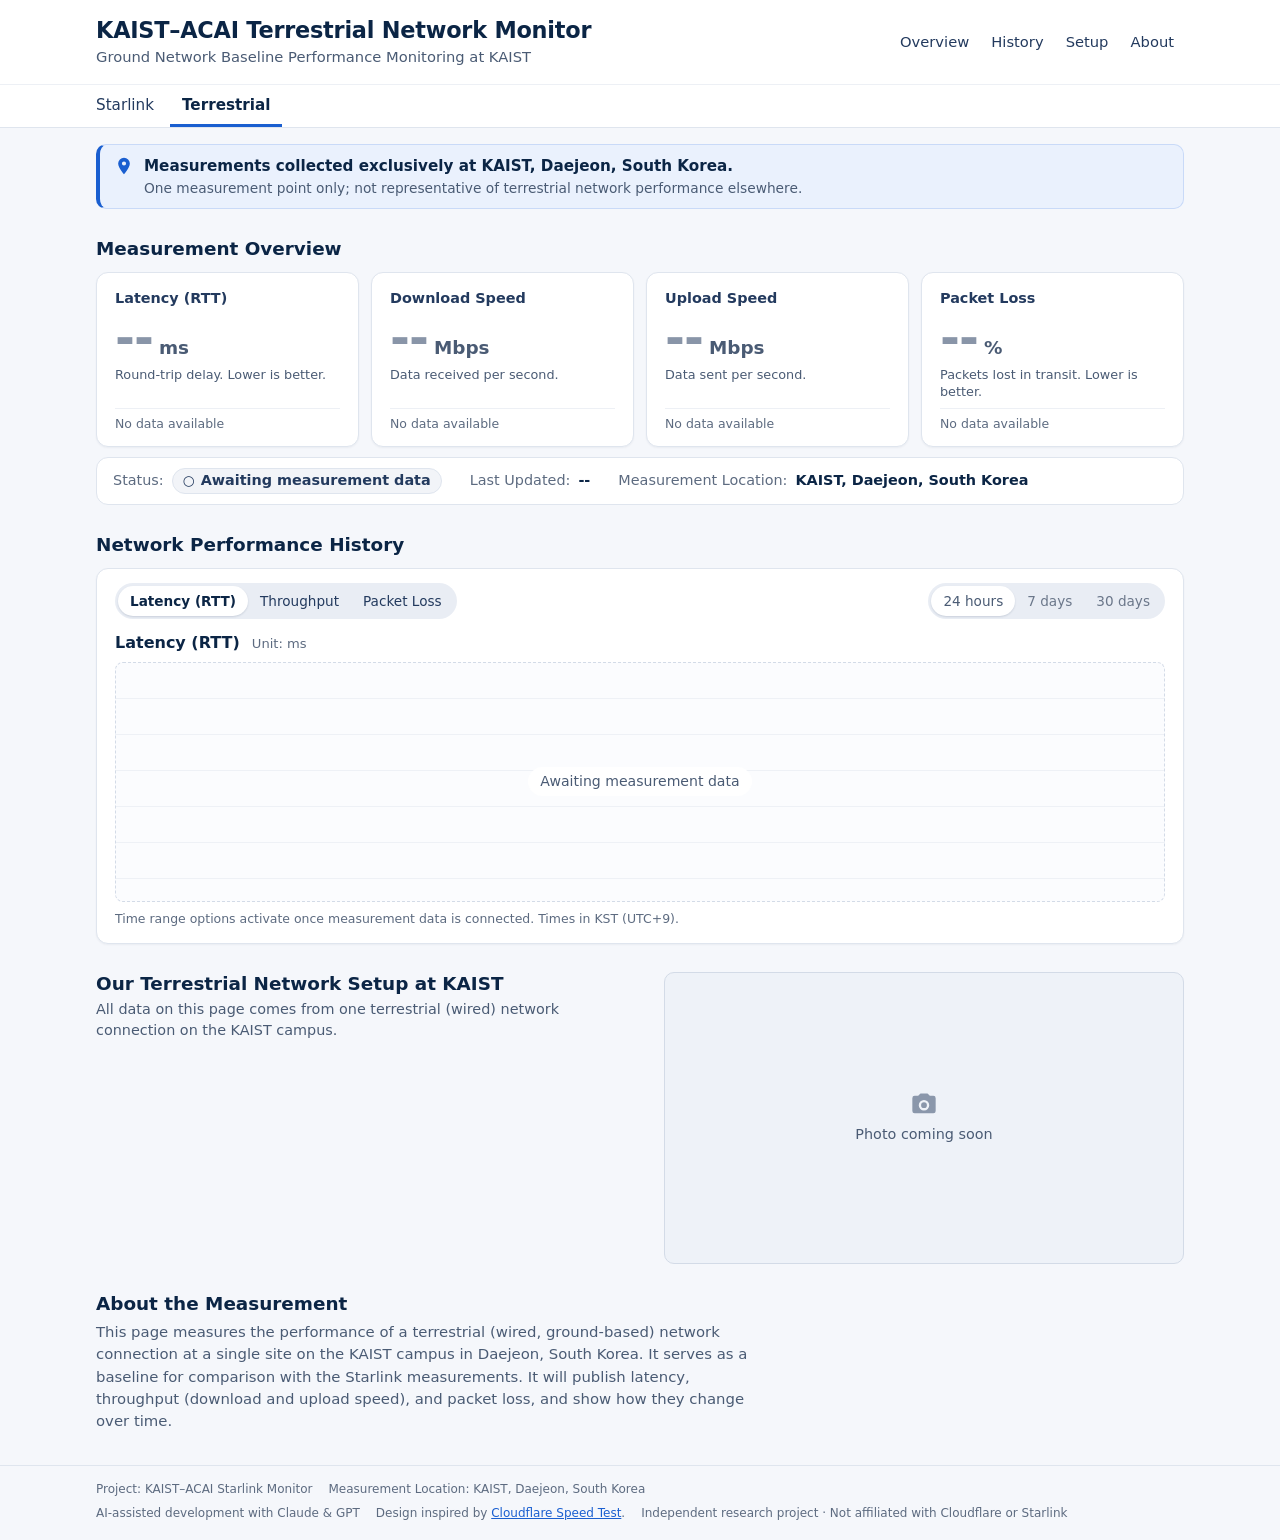
==== terrestrial.html @ c0933fdd "Add terrestrial network baseline dashboard page Add terrestrial.html with the same layout as the Sta" ====
<!doctype html>
<html lang="en">
<head>
  <meta charset="utf-8">
  <meta name="viewport" content="width=device-width, initial-scale=1">
  <title>KAIST–ACAI Terrestrial Network Monitor</title>
  <meta name="description" content="Terrestrial (wired) network baseline performance (latency, throughput, packet loss) measured at a single site at KAIST, Daejeon, South Korea, for comparison with Starlink.">
  <link rel="stylesheet" href="css/style.css">
</head>
<body data-latest="data/terrestrial/latest.json" data-history="data/terrestrial/history.json">
  <a class="skip-link" href="#main">Skip to content</a>

  <header class="site-header">
    <div class="container header-inner">
      <div class="brand">
        <h1 class="brand-title">KAIST–ACAI Terrestrial Network Monitor</h1>
        <p class="brand-subtitle">Ground Network Baseline Performance Monitoring at KAIST</p>
      </div>
      <nav class="site-nav" aria-label="Sections">
        <ul>
          <li><a href="#overview">Overview</a></li>
          <li><a href="#history">History</a></li>
          <li><a href="#setup">Setup</a></li>
          <li><a href="#about">About</a></li>
        </ul>
      </nav>
    </div>
    <nav class="network-nav" aria-label="Network">
      <ul class="container">
        <li><a href="index.html">Starlink</a></li>
        <li><a href="terrestrial.html" aria-current="page">Terrestrial</a></li>
      </ul>
    </nav>
  </header>

  <main id="main">
    <!-- Location notice: one measurement point, not global terrestrial network performance -->
    <div class="container">
      <p class="location-notice">
        <svg class="icon" viewBox="0 0 24 24" aria-hidden="true" focusable="false"><path d="M12 2a7 7 0 0 0-7 7c0 5.2 7 13 7 13s7-7.8 7-13a7 7 0 0 0-7-7zm0 9.5A2.5 2.5 0 1 1 12 6.5a2.5 2.5 0 0 1 0 5z"/></svg>
        <span>
          <strong>Measurements collected exclusively at KAIST, Daejeon, South Korea.</strong>
          <span class="location-notice-sub">One measurement point only; not representative of terrestrial network performance elsewhere.</span>
        </span>
      </p>
    </div>

    <!-- A + B. Measurement Overview -->
    <section id="overview" class="section" aria-labelledby="overview-title">
      <div class="container">
        <h2 id="overview-title" class="section-title">Measurement Overview</h2>

        <div class="metric-grid">
          <article class="metric-card" data-metric="rtt_ms">
            <h3 class="metric-name">Latency <abbr title="Round-Trip Time">(RTT)</abbr></h3>
            <p class="metric-value"><span class="value" data-value>--</span><span class="unit">ms</span></p>
            <p class="metric-help">Round-trip delay. Lower is better.</p>
            <p class="metric-state" data-state>No data available</p>
          </article>

          <article class="metric-card" data-metric="download_mbps">
            <h3 class="metric-name">Download Speed</h3>
            <p class="metric-value"><span class="value" data-value>--</span><span class="unit">Mbps</span></p>
            <p class="metric-help">Data received per second.</p>
            <p class="metric-state" data-state>No data available</p>
          </article>

          <article class="metric-card" data-metric="upload_mbps">
            <h3 class="metric-name">Upload Speed</h3>
            <p class="metric-value"><span class="value" data-value>--</span><span class="unit">Mbps</span></p>
            <p class="metric-help">Data sent per second.</p>
            <p class="metric-state" data-state>No data available</p>
          </article>

          <article class="metric-card" data-metric="packet_loss_pct">
            <h3 class="metric-name">Packet Loss</h3>
            <p class="metric-value"><span class="value" data-value>--</span><span class="unit">%</span></p>
            <p class="metric-help">Packets lost in transit. Lower is better.</p>
            <p class="metric-state" data-state>No data available</p>
          </article>
        </div>

        <!-- C. Measurement Status (compact strip) -->
        <dl class="status-strip" aria-label="Measurement status">
          <div class="status-item">
            <dt>Status</dt>
            <dd>
              <span id="status-badge" class="status-badge" data-kind="pending">
                <span class="status-symbol" aria-hidden="true">&#9675;</span>
                <span id="status-text">Awaiting measurement data</span>
              </span>
            </dd>
          </div>
          <div class="status-item">
            <dt>Last Updated</dt>
            <dd id="last-updated">--</dd>
          </div>
          <div class="status-item">
            <dt>Measurement Location</dt>
            <dd>KAIST, Daejeon, South Korea</dd>
          </div>
        </dl>
      </div>
    </section>

    <!-- D. Network Performance History -->
    <section id="history" class="section" aria-labelledby="history-title">
      <div class="container">
        <h2 id="history-title" class="section-title">Network Performance History</h2>

        <div class="chart-panel">
          <div class="chart-toolbar">
            <div class="segmented" role="group" aria-label="Metric shown in chart">
              <button type="button" class="seg-btn" data-chart-metric="rtt" aria-pressed="true">Latency (RTT)</button>
              <button type="button" class="seg-btn" data-chart-metric="throughput" aria-pressed="false">Throughput</button>
              <button type="button" class="seg-btn" data-chart-metric="loss" aria-pressed="false">Packet Loss</button>
            </div>
            <div class="segmented" role="group" aria-label="Time range" aria-describedby="range-note">
              <button type="button" class="seg-btn" data-range="24h" aria-pressed="true" disabled>24 hours</button>
              <button type="button" class="seg-btn" data-range="7d" aria-pressed="false" disabled>7 days</button>
              <button type="button" class="seg-btn" data-range="30d" aria-pressed="false" disabled>30 days</button>
            </div>
          </div>

          <div class="chart-head">
            <h3 id="chart-title" class="chart-title">Latency (RTT)</h3>
            <span id="chart-unit" class="chart-unit">Unit: ms</span>
            <ul id="chart-legend" class="chart-legend" hidden></ul>
          </div>

          <div id="chart-area" class="chart-area" aria-live="polite">
            <p class="chart-empty">Awaiting measurement data</p>
          </div>

          <p id="range-note" class="chart-note">Time range options activate once measurement data is connected. Times in KST (UTC+9).</p>
        </div>
      </div>
    </section>

    <!-- E. Setup photo -->
    <section id="setup" class="section" aria-labelledby="setup-title">
      <div class="container setup-layout">
        <div class="setup-text">
          <h2 id="setup-title" class="section-title">Our Terrestrial Network Setup at KAIST</h2>
          <p>All data on this page comes from one terrestrial (wired) network connection on the KAIST campus.</p>
        </div>
        <!--
          HOW TO ADD THE SETUP PHOTO
          1. Save the photo as e.g. assets/terrestrial-setup.jpg (any landscape
             photo works; it is cropped to 16:9 with object-fit: cover).
          2. Set data-photo-src below to that relative path (no leading slash).
          3. Replace data-photo-alt with a short description of the photo.
          js/app.js swaps the placeholder for the image. If the file cannot be
          loaded, the "Photo coming soon" placeholder stays visible.
        -->
        <figure class="setup-photo" id="setup-photo" data-photo-src="" data-photo-alt="Terrestrial network equipment used for measurements at KAIST">
          <div class="photo-frame">
            <div class="photo-placeholder">
              <svg class="icon icon-md" viewBox="0 0 24 24" aria-hidden="true" focusable="false"><path d="M4 5h3l2-2h6l2 2h3a2 2 0 0 1 2 2v11a2 2 0 0 1-2 2H4a2 2 0 0 1-2-2V7a2 2 0 0 1 2-2zm8 3.5a4.5 4.5 0 1 0 0 9 4.5 4.5 0 0 0 0-9zm0 2a2.5 2.5 0 1 1 0 5 2.5 2.5 0 0 1 0-5z"/></svg>
              <span>Photo coming soon</span>
            </div>
          </div>
        </figure>
      </div>
    </section>

    <!-- F. About -->
    <section id="about" class="section" aria-labelledby="about-title">
      <div class="container about">
        <h2 id="about-title" class="section-title">About the Measurement</h2>
        <p>This page measures the performance of a terrestrial (wired, ground-based) network connection at a single site on the KAIST campus in Daejeon, South Korea. It serves as a baseline for comparison with the Starlink measurements. It will publish latency, throughput (download and upload speed), and packet loss, and show how they change over time.</p>
      </div>
    </section>
  </main>

  <footer class="site-footer">
    <div class="container footer-inner">
      <ul class="footer-meta">
        <li>Project: KAIST–ACAI Starlink Monitor</li>
        <li>Measurement Location: KAIST, Daejeon, South Korea</li>
      </ul>
      <ul class="footer-meta">
        <li>AI-assisted development with Claude &amp; GPT</li>
        <li>Design inspired by <a href="https://speed.cloudflare.com/" rel="noopener" target="_blank">Cloudflare Speed Test</a>.</li>
        <li>Independent research project · Not affiliated with Cloudflare or Starlink</li>
      </ul>
    </div>
  </footer>

  <script src="js/app.js"></script>
</body>
</html>
---- css/style.css ----
/* KAIST–ACAI Starlink Monitor — styles (mobile-first) */

:root {
  --navy: #0b2545;
  --navy-soft: #233a5e;
  --blue: #1a5fd0;
  --blue-dark: #134aa6;
  --blue-tint: #eaf1fd;
  --blue-line: #c9daf8;
  --bg: #f5f7fb;
  --surface: #ffffff;
  --border: #dfe5ee;
  --text: #0b2545;
  --text-muted: #4a5b74;   /* 7:1+ on white */
  --text-faint: #5d6b80;   /* 5.3:1 on white */
  --warn: #8a5300;
  --ok: #17663a;
  --radius: 12px;
  --shadow: 0 1px 2px rgba(11, 37, 69, 0.05);
  --focus: 0 0 0 3px #ffffff, 0 0 0 5px var(--blue);
  --font: system-ui, -apple-system, "Segoe UI", Roboto, "Helvetica Neue", Arial, sans-serif;
}

*, *::before, *::after { box-sizing: border-box; }

html { scroll-behavior: smooth; -webkit-text-size-adjust: 100%; }
@media (prefers-reduced-motion: reduce) { html { scroll-behavior: auto; } }

body {
  margin: 0;
  background: var(--bg);
  color: var(--text);
  font-family: var(--font);
  font-size: 16px;
  line-height: 1.5;
  overflow-wrap: break-word;
}

h1, h2, h3 { margin: 0; line-height: 1.25; color: var(--navy); }
p { margin: 0; }
a { color: var(--blue); }
a:hover { color: var(--blue-dark); }

:focus-visible { outline: none; box-shadow: var(--focus); border-radius: 4px; }

.container {
  width: 100%;
  max-width: 1120px;
  margin: 0 auto;
  padding: 0 16px;
}

.icon { width: 20px; height: 20px; fill: currentColor; flex: none; }
.icon-md { width: 28px; height: 28px; }

.skip-link {
  position: absolute;
  left: 8px;
  top: -48px;
  padding: 8px 12px;
  background: var(--navy);
  color: #fff;
  border-radius: 6px;
  z-index: 10;
}
.skip-link:focus { top: 8px; }

/* ---------- Header ---------- */
.site-header {
  background: var(--surface);
  border-bottom: 1px solid var(--border);
}
.header-inner {
  display: flex;
  flex-direction: column;
  gap: 8px;
  padding-top: 14px;
  padding-bottom: 10px;
}
.brand-title { font-size: 1.3rem; font-weight: 700; letter-spacing: -0.01em; }
.brand-subtitle { color: var(--text-muted); font-size: 0.92rem; margin-top: 2px; }

.site-nav ul {
  list-style: none;
  margin: 0 0 0 -10px;
  padding: 0;
  display: flex;
  flex-wrap: wrap;
  gap: 2px;
}
.site-nav a {
  display: inline-block;
  padding: 5px 10px;
  border-radius: 999px;
  color: var(--navy-soft);
  text-decoration: none;
  font-size: 0.92rem;
  font-weight: 500;
}
.site-nav a:hover { background: var(--blue-tint); color: var(--blue-dark); }

/* Page switch between networks (Starlink | Terrestrial) */
.network-nav { border-top: 1px solid #edf0f5; }
.network-nav ul {
  list-style: none;
  margin: 0 auto;
  display: flex;
  gap: 4px;
}
.network-nav a {
  display: inline-block;
  padding: 9px 12px 7px;
  border-bottom: 3px solid transparent;
  color: var(--navy-soft);
  text-decoration: none;
  font-size: 0.95rem;
  font-weight: 500;
}
.network-nav li:first-child a { margin-left: -12px; }
.network-nav a:hover { color: var(--blue-dark); background: var(--blue-tint); }
/* current page: bold + underline bar, not color alone */
.network-nav a[aria-current="page"] {
  color: var(--navy);
  font-weight: 700;
  border-bottom-color: var(--blue);
}

/* ---------- Location notice ---------- */
.location-notice {
  display: flex;
  gap: 10px;
  align-items: flex-start;
  margin-top: 16px;
  padding: 10px 14px;
  background: var(--blue-tint);
  border: 1px solid var(--blue-line);
  border-left: 4px solid var(--blue);
  border-radius: 10px;
  color: var(--navy);
  font-size: 0.95rem;
}
.location-notice .icon { color: var(--blue); margin-top: 1px; }
.location-notice strong { font-weight: 650; }
.location-notice-sub { display: block; color: var(--text-muted); font-size: 0.86rem; }

/* ---------- Sections ---------- */
.section { padding-top: 24px; scroll-margin-top: 8px; }
.section-title { font-size: 1.15rem; font-weight: 700; margin-bottom: 12px; }

/* ---------- Metric cards ---------- */
.metric-grid {
  display: grid;
  grid-template-columns: 1fr;
  gap: 10px;
}
.metric-card {
  background: var(--surface);
  border: 1px solid var(--border);
  border-radius: var(--radius);
  box-shadow: var(--shadow);
  padding: 14px 16px 12px;
  display: flex;
  flex-direction: column;
  min-width: 0;
}
.metric-name { font-size: 0.9rem; font-weight: 600; color: var(--navy-soft); }
.metric-name abbr { text-decoration: none; }
.metric-value {
  display: flex;
  align-items: baseline;
  flex-wrap: wrap;
  gap: 0 6px;
  margin: 6px 0 4px;
}
.metric-value .value {
  font-size: 2.75rem;
  font-weight: 700;
  line-height: 1;
  letter-spacing: -0.02em;
  color: var(--navy);
  font-variant-numeric: tabular-nums;
}
.metric-card.is-empty .metric-value .value { color: #8995a8; } /* "--" placeholder, decorative */
.metric-value .unit { font-size: 1.15rem; font-weight: 600; color: var(--text-muted); }
.metric-help { font-size: 0.8rem; color: var(--text-muted); line-height: 1.35; }
.metric-help { margin-bottom: 8px; }
.metric-state {
  margin-top: auto;
  padding-top: 6px;
  border-top: 1px solid #edf0f5;
  font-size: 0.78rem;
  color: var(--text-faint);
}

/* ---------- Status strip ---------- */
.status-strip {
  margin: 10px 0 0;
  padding: 10px 16px;
  display: flex;
  flex-direction: column;
  gap: 6px;
  background: var(--surface);
  border: 1px solid var(--border);
  border-radius: var(--radius);
  font-size: 0.9rem;
}
.status-item { display: flex; align-items: center; flex-wrap: wrap; gap: 4px 8px; }
.status-item dt { color: var(--text-faint); font-weight: 500; }
.status-item dt::after { content: ":"; }
.status-item dd { margin: 0; font-weight: 600; color: var(--navy); }

.status-badge {
  display: inline-flex;
  align-items: center;
  gap: 6px;
  padding: 1px 10px;
  border-radius: 999px;
  border: 1px solid var(--border);
  background: #f2f4f8;
  color: var(--navy-soft);
  font-weight: 600;
}
.status-badge[data-kind="ok"] { background: #ebf7ef; border-color: #b9e0c6; color: var(--ok); }
.status-badge[data-kind="stale"],
.status-badge[data-kind="error"] { background: #fff5e5; border-color: #f0d39c; color: var(--warn); }
.status-symbol { font-size: 0.95em; line-height: 1; }

/* ---------- History: single chart panel ---------- */
.chart-panel {
  background: var(--surface);
  border: 1px solid var(--border);
  border-radius: var(--radius);
  box-shadow: var(--shadow);
  padding: 12px 14px 12px;
  min-width: 0;
}
.chart-toolbar {
  display: flex;
  flex-wrap: wrap;
  justify-content: space-between;
  gap: 8px;
}

.segmented {
  display: inline-flex;
  max-width: 100%;
  padding: 3px;
  background: #e9edf4;
  border-radius: 999px;
}
.seg-btn {
  font: inherit;
  font-size: 0.85rem;
  font-weight: 500;
  padding: 5px 12px;
  border: 0;
  border-radius: 999px;
  background: transparent;
  color: var(--navy-soft);
  cursor: pointer;
  white-space: nowrap;
}
.seg-btn:hover:not(:disabled) { color: var(--blue-dark); }
.seg-btn[aria-pressed="true"] {
  background: var(--surface);
  color: var(--navy);
  font-weight: 600;
  box-shadow: 0 1px 2px rgba(11, 37, 69, 0.14);
}
.seg-btn:disabled { cursor: not-allowed; color: #6b778a; }
.seg-btn[aria-pressed="true"]:disabled { color: var(--text-muted); font-weight: 500; }

.chart-head {
  display: flex;
  flex-wrap: wrap;
  align-items: baseline;
  gap: 2px 12px;
  margin: 14px 0 8px;
}
.chart-title { font-size: 1rem; font-weight: 600; }
.chart-unit { font-size: 0.82rem; color: var(--text-faint); }
.chart-legend {
  list-style: none;
  margin: 0 0 0 auto;
  padding: 0;
  display: flex;
  gap: 12px;
  font-size: 0.8rem;
  color: var(--text-muted);
}
.chart-legend[hidden] { display: none; }
.chart-legend li { display: inline-flex; align-items: center; gap: 6px; }
/* line sample: solid vs dashed so series are not distinguished by color alone */
.legend-line { width: 18px; border-top: 2px solid var(--navy); }
.legend-line[data-style="dashed"] { border-top: 2px dashed var(--blue); }

.chart-area {
  position: relative;
  width: 100%;
  height: 180px;
  border-radius: 8px;
  /* faint gridlines hint at a chart without implying values */
  background:
    repeating-linear-gradient(to bottom, transparent 0, transparent 35px, #eef1f6 35px, #eef1f6 36px),
    #fbfcfe;
  border: 1px dashed #d3dbe7;
  display: flex;
  align-items: center;
  justify-content: center;
}
.chart-empty {
  padding: 4px 12px;
  background: var(--surface);
  border-radius: 999px;
  color: var(--text-muted);
  font-size: 0.88rem;
  font-weight: 500;
  text-align: center;
}
.chart-note { margin-top: 8px; font-size: 0.78rem; color: var(--text-faint); }

/* ---------- Setup ---------- */
.setup-layout { display: grid; grid-template-columns: 1fr; gap: 10px; }
.setup-text .section-title { margin-bottom: 4px; }
.setup-text p { color: var(--text-muted); font-size: 0.9rem; }
.setup-photo { margin: 0; width: 100%; max-width: 520px; }
.photo-frame {
  position: relative;
  width: 100%;
  aspect-ratio: 16 / 9;
  border-radius: 10px;
  overflow: hidden;
  background: #eef2f8;
  border: 1px solid #d3dbe7;
}
.photo-frame img {
  display: block;
  width: 100%;
  height: 100%;
  object-fit: cover;
}
.photo-placeholder {
  position: absolute;
  inset: 0;
  display: flex;
  flex-direction: column;
  align-items: center;
  justify-content: center;
  gap: 6px;
  color: var(--text-muted);
  font-size: 0.9rem;
  font-weight: 500;
}
.photo-placeholder .icon { color: #8a97ab; }

/* ---------- About ---------- */
.about .section-title { margin-bottom: 6px; }
.about p { max-width: 72ch; color: var(--text-muted); font-size: 0.93rem; }

/* ---------- Footer ---------- */
.site-footer {
  margin-top: 32px;
  border-top: 1px solid var(--border);
}
.footer-inner { padding-top: 14px; padding-bottom: 18px; }
.footer-meta {
  list-style: none;
  margin: 0;
  padding: 0;
  display: flex;
  flex-direction: column;
  gap: 1px;
  font-size: 0.75rem;
  color: var(--text-faint);
}
.footer-meta + .footer-meta { margin-top: 6px; }

/* ---------- Phones (>= 340px): 2 x 2 metric cards ---------- */
@media (min-width: 340px) {
  .metric-grid { grid-template-columns: repeat(2, 1fr); }
}
@media (max-width: 599px) {
  .metric-card { padding: 12px 12px 10px; }
  .metric-value .value { font-size: 2.3rem; }
  .metric-value .unit { font-size: 1rem; }
  .seg-btn { padding: 5px 10px; font-size: 0.82rem; }
}

/* ---------- Tablet ---------- */
@media (min-width: 600px) {
  .metric-grid { gap: 12px; }
  .status-strip { flex-direction: row; flex-wrap: wrap; gap: 6px 28px; }
  .chart-area { height: 220px; }
  .footer-meta { flex-direction: row; flex-wrap: wrap; gap: 2px 16px; }
}

@media (min-width: 640px) {
  .setup-layout { grid-template-columns: 1fr minmax(0, 360px); gap: 24px; align-items: start; }
}

/* ---------- Desktop ---------- */
@media (min-width: 900px) {
  .header-inner {
    flex-direction: row;
    align-items: center;
    justify-content: space-between;
    padding-top: 16px;
    padding-bottom: 16px;
  }
  .site-nav ul { margin: 0; }
  .brand-title { font-size: 1.4rem; }
  .section { padding-top: 28px; }
  .metric-grid { grid-template-columns: repeat(4, 1fr); }
  .metric-card { padding: 16px 18px 12px; }
  .metric-value .value { font-size: 3rem; }
  .chart-panel { padding: 14px 18px; }
  .chart-area { height: 240px; }
  .setup-layout { grid-template-columns: 1fr minmax(0, 520px); gap: 32px; }
}
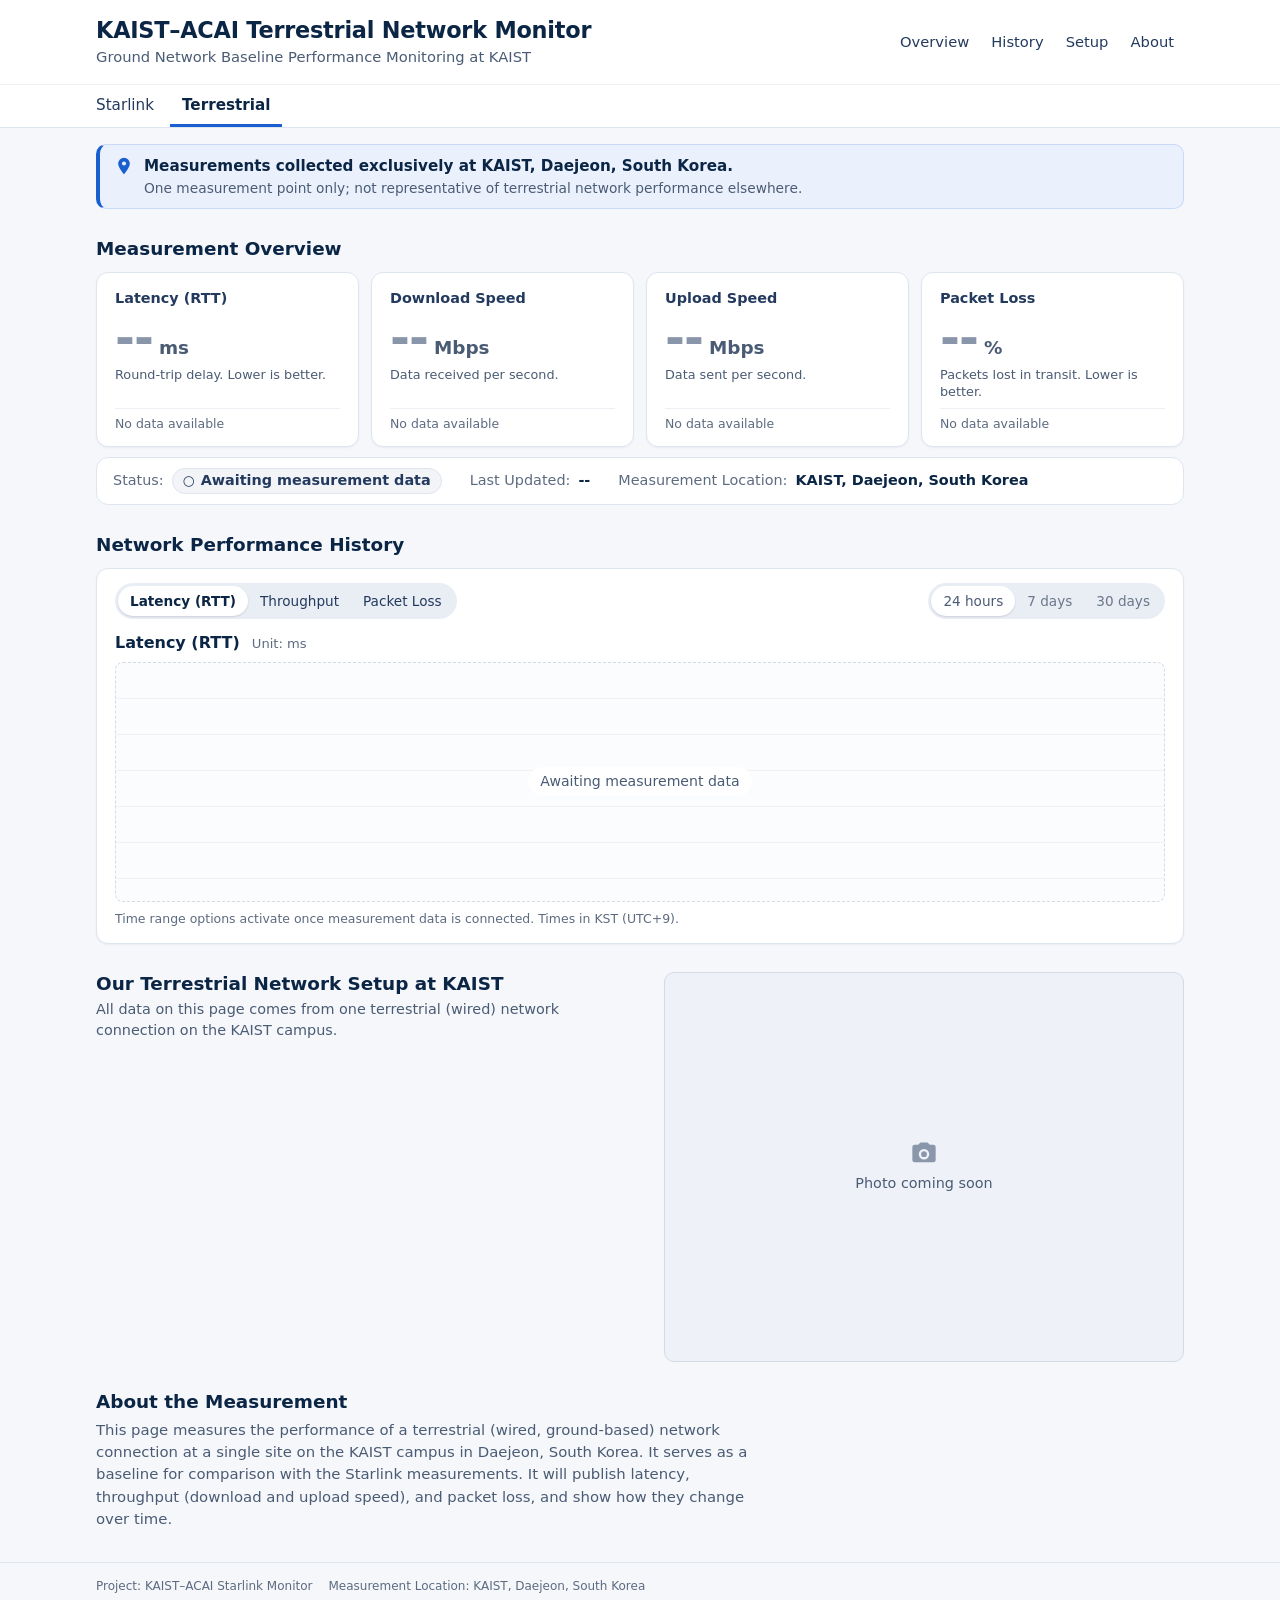
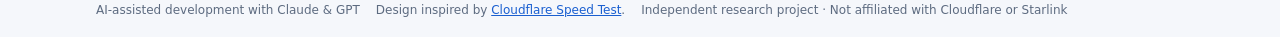
==== commit 7689bc22: "Add Starlink setup photo to dashboard Show the rooftop dish installation in the setup section of the" ====
--- a/terrestrial.html
+++ b/terrestrial.html
@@ -147,7 +147,7 @@
         <!--
           HOW TO ADD THE SETUP PHOTO
           1. Save the photo as e.g. assets/terrestrial-setup.jpg (any landscape
-             photo works; it is cropped to 16:9 with object-fit: cover).
+             photo works; it is cropped to 4:3 with object-fit: cover).
           2. Set data-photo-src below to that relative path (no leading slash).
           3. Replace data-photo-alt with a short description of the photo.
           js/app.js swaps the placeholder for the image. If the file cannot be
--- a/css/style.css
+++ b/css/style.css
@@ -327,7 +327,7 @@
 .photo-frame {
   position: relative;
   width: 100%;
-  aspect-ratio: 16 / 9;
+  aspect-ratio: 4 / 3;
   border-radius: 10px;
   overflow: hidden;
   background: #eef2f8;
